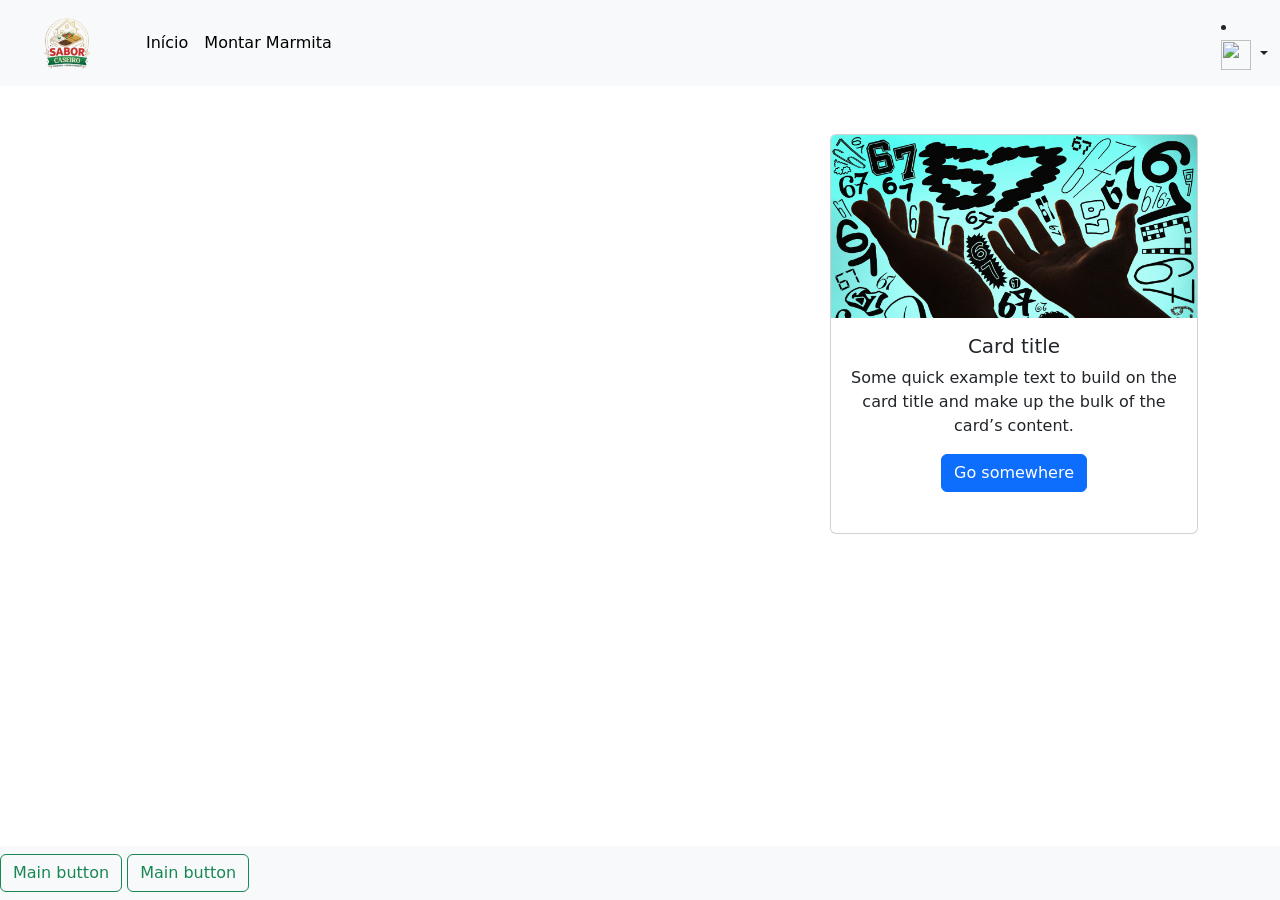
==== index.html @ b5ada2fc "asas" ====
<!doctype html>
<html lang="pt-br">
  <head>
    <meta charset="utf-8">
    <meta name="viewport" content="width=device-width, initial-scale=1">
    <title>Sabor Caseiro</title>
    <link href="https://cdn.jsdelivr.net/npm/bootstrap@5.3.3/dist/css/bootstrap.min.css" rel="stylesheet" integrity="sha384-QWTKZyjpPEjISv5WaRU9OFeRpok6YctnYmDr5pNlyT2bRjXh0JMhjY6hW+ALEwIH" crossorigin="anonymous">
  </head>
  <body>

    <nav class="navbar navbar-expand-lg bg-body-tertiary">
      <div class="container-fluid">
        <a class="navbar-brand fw-bold" href="index.html"><img src="img/logoooo.png" width="110px" height="60px"></a>
        <button class="navbar-toggler" type="button" data-bs-toggle="collapse" data-bs-target="#navbarNavDropdown" aria-controls="navbarNavDropdown" aria-expanded="false" aria-label="Toggle navigation">
          <span class="navbar-toggler-icon"></span>
        </button>
        
        <div class="collapse navbar-collapse" id="navbarNavDropdown">
          <ul class="navbar-nav me-auto">
            <li class="nav-item">
              <a class="nav-link active" aria-current="page" href="index.html">Início</a>
            </li>
            <li class="nav-item">
              <a class="nav-link active" aria-current="page" href="montarmarmita.html">Montar Marmita</a>
            </li>

          </ul>

            <li class="nav-item dropdown">
              <a class="nav-link dropdown-toggle" href="#" role="button" data-bs-toggle="dropdown" aria-expanded="false">
                
                <img src="img/six_seven" width="30px" height="30px">
              </a>
              <ul class="dropdown-menu dropdown-menu-end">
                <li><a class="dropdown-item" href="#">Pratos Feitos</a></li>
                <li><a class="dropdown-item" href="#">Sobremesas</a></li>
                <li><a class="dropdown-item" href="#">Bebidass</a></li>
              </ul>
            </li>
            </li>
          </ul>
        </div>
      </div>
    </nav>
<div class="container mt-5">
    <div class="d-flex justify-content-end">
    <div class="card text-center" style="width: 23rem; height: 25rem;">
  <img src="img/six_seven.jpg" class="card-img-top" alt="">
  <div class="card-body">
    <h5 class="card-title">Card title</h5>
    <p class="card-text">Some quick example text to build on the card title and make up the bulk of the card’s content.</p>
    <a href="#" class="btn btn-primary">Go somewhere</a>
  </div>
</div>
</div>

<nav class="navbar navbar-light bg-light fixed-bottom">
  <form class="form-inline">
    <button class="btn btn-outline-success" type="button">Main button</button>
   <button class="btn btn-outline-success" type="button">Main button</button>
  </form>
</nav>
    <srcipt src="/https://cdn.jsdelivr.net/npm/bootstrap@5.3.3/dist/js/bootstrap.bundle.min.js" integrity="sha384-YvpcrYf0tY3lHB60NNkmXc5s9fDVZLESaAA55NDzOxhy9GkcIdslK1eN7N6jIeHz" crossorigin="anonymous"></srcipt>
  </body>
</html>
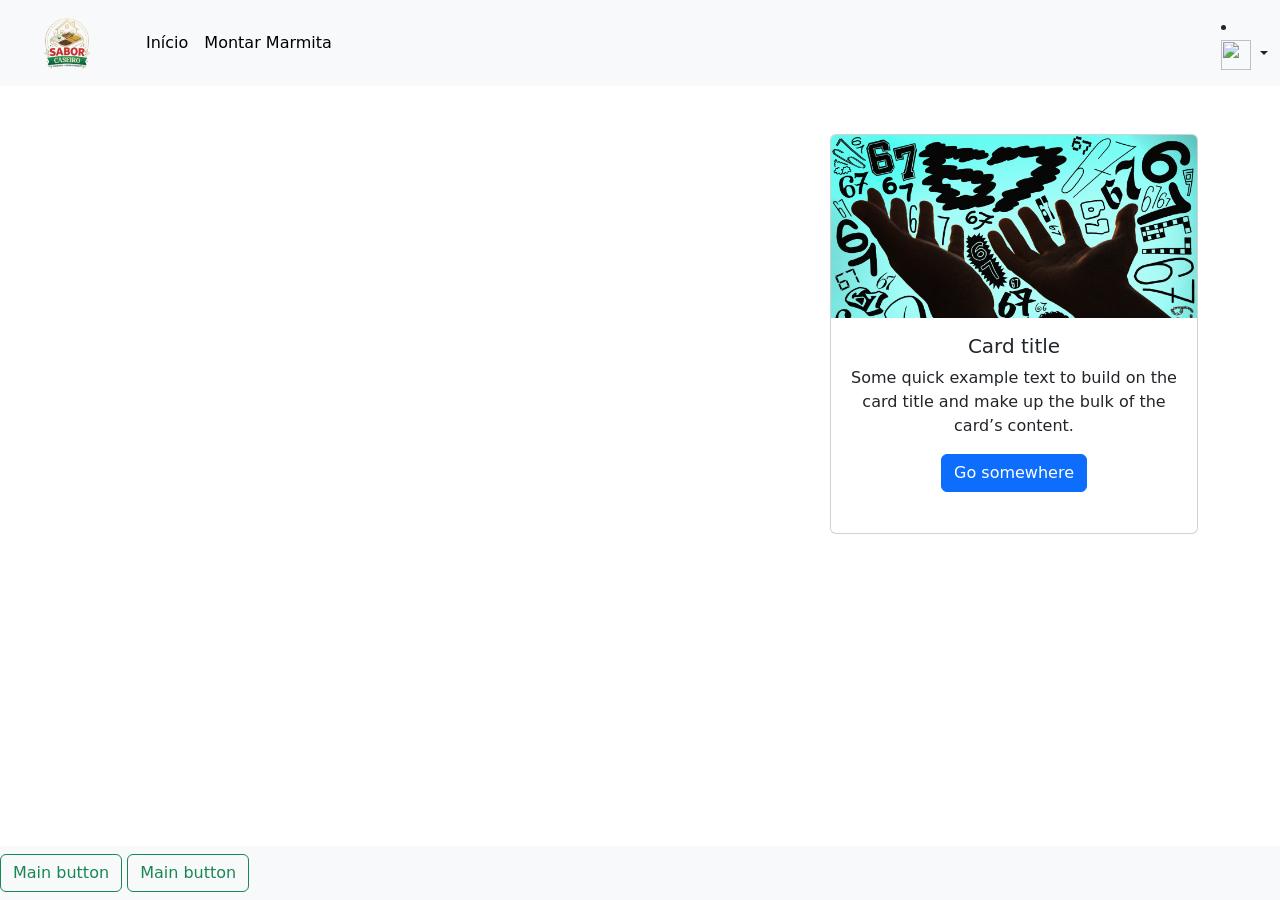
==== commit 014c14f3: "Merge branch 'main' of https://github.com/thetonho/Sabor_Caseiro" ====
--- a/index.html
+++ b/index.html
@@ -32,7 +32,7 @@
                 <img src="img/six_seven" width="30px" height="30px">
               </a>
               <ul class="dropdown-menu dropdown-menu-end">
-                <li><a class="dropdown-item" href="#">Pratos Feitos</a></li>
+                <li><a class="dropdown-item" href="#">Pratos Mudei aqui</a></li>
                 <li><a class="dropdown-item" href="#">Sobremesas</a></li>
                 <li><a class="dropdown-item" href="#">Bebidass</a></li>
               </ul>
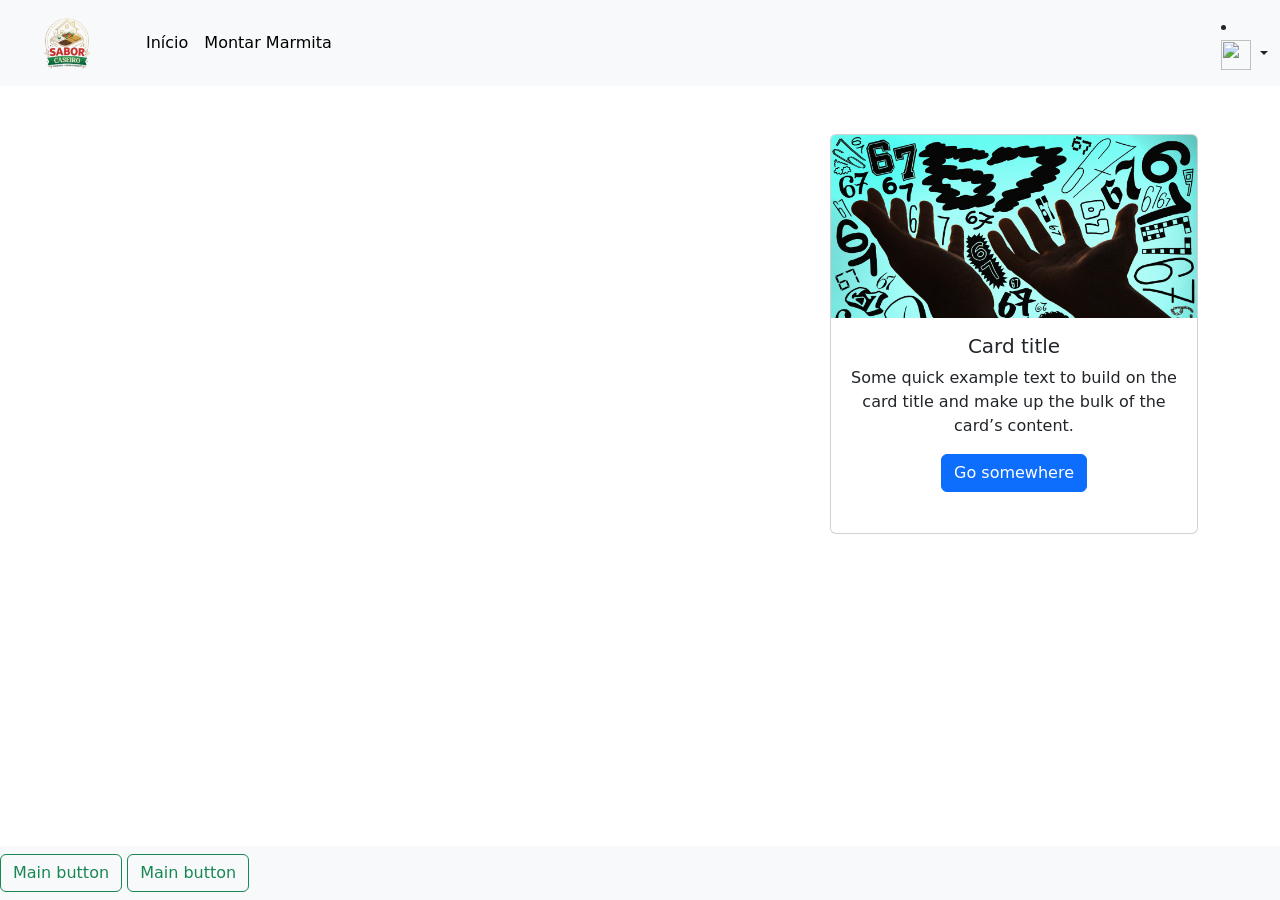
==== commit 618429bf: "aaa" ====
--- a/index.html
+++ b/index.html
@@ -32,9 +32,9 @@
                 <img src="img/six_seven" width="30px" height="30px">
               </a>
               <ul class="dropdown-menu dropdown-menu-end">
-                <li><a class="dropdown-item" href="#">Pratos Mudei aqui</a></li>
+                <li><a class="dropdown-item" href="#">Pratos Feitos</a></li>
                 <li><a class="dropdown-item" href="#">Sobremesas</a></li>
-                <li><a class="dropdown-item" href="#">Bebidass</a></li>
+                <li><a class="dropdown-item" href="#">Bebidas</a></li>
               </ul>
             </li>
             </li>
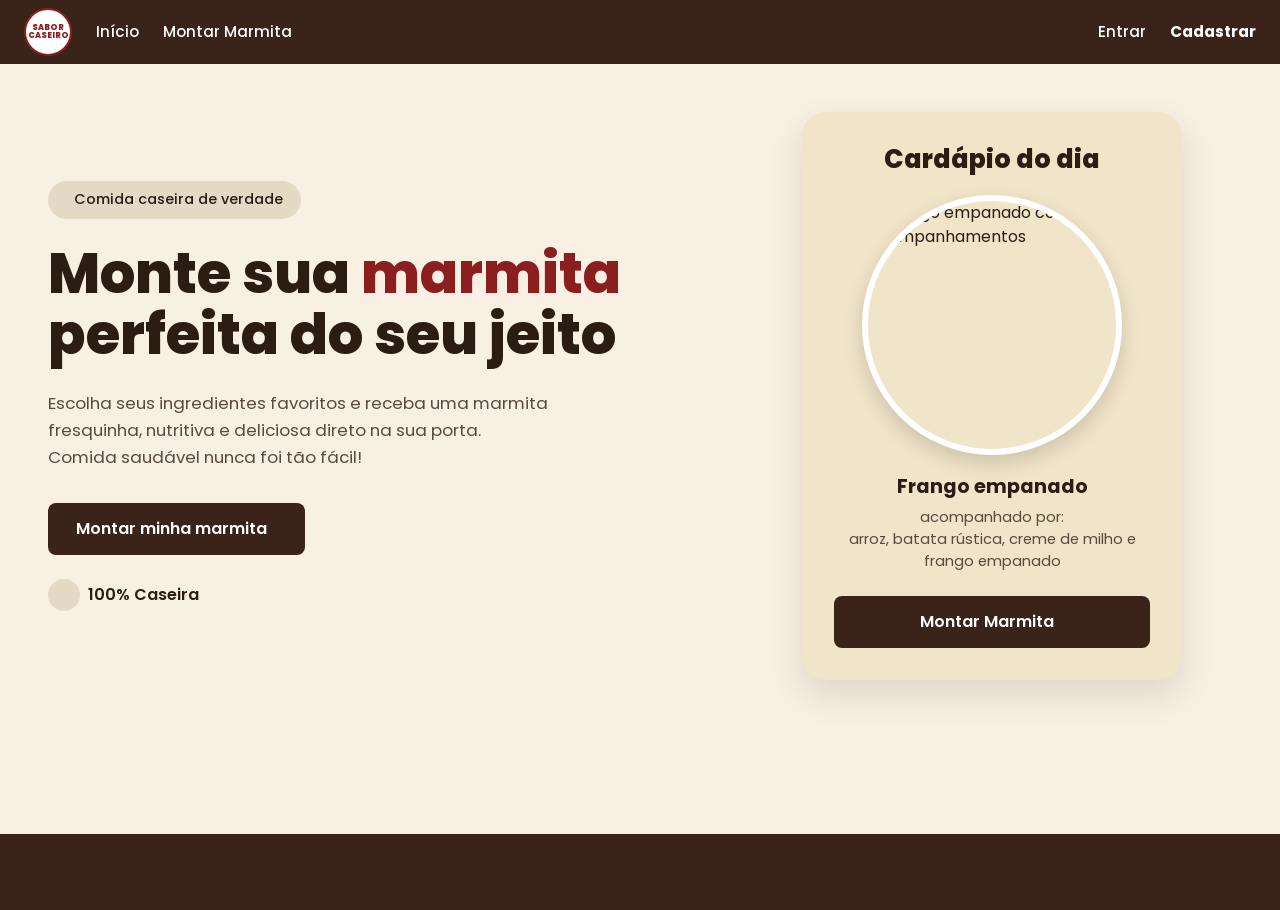
==== commit 161fe351: "aa" ====
--- a/index.html
+++ b/index.html
@@ -1,65 +1,115 @@
-<!doctype html>
-<html lang="pt-br">
-  <head>
-    <meta charset="utf-8">
-    <meta name="viewport" content="width=device-width, initial-scale=1">
-    <title>Sabor Caseiro</title>
-    <link href="https://cdn.jsdelivr.net/npm/bootstrap@5.3.3/dist/css/bootstrap.min.css" rel="stylesheet" integrity="sha384-QWTKZyjpPEjISv5WaRU9OFeRpok6YctnYmDr5pNlyT2bRjXh0JMhjY6hW+ALEwIH" crossorigin="anonymous">
-  </head>
-  <body>
+<!DOCTYPE html>
+<html lang="pt-BR">
+<head>
+<meta charset="UTF-8">
+<meta name="viewport" content="width=device-width, initial-scale=1.0">
+<title>Sabor Caseiro - Monte sua marmita</title>
 
-    <nav class="navbar navbar-expand-lg bg-body-tertiary">
-      <div class="container-fluid">
-        <a class="navbar-brand fw-bold" href="index.html"><img src="img/logoooo.png" width="110px" height="60px"></a>
-        <button class="navbar-toggler" type="button" data-bs-toggle="collapse" data-bs-target="#navbarNavDropdown" aria-controls="navbarNavDropdown" aria-expanded="false" aria-label="Toggle navigation">
-          <span class="navbar-toggler-icon"></span>
+<!-- Bootstrap CSS -->
+<link href="https://cdnjs.cloudflare.com/ajax/libs/bootstrap/5.3.3/css/bootstrap.min.css" rel="stylesheet">
+<!-- Bootstrap Icons -->
+<link href="https://cdnjs.cloudflare.com/ajax/libs/bootstrap-icons/1.11.3/font/bootstrap-icons.min.css" rel="stylesheet">
+<!-- Google Fonts -->
+<link rel="preconnect" href="https://fonts.googleapis.com">
+<link href="https://fonts.googleapis.com/css2?family=Poppins:wght@400;500;600;700;800&display=swap" rel="stylesheet">
+
+<!-- Custom CSS -->
+<link rel="stylesheet" href="style.css">
+</head>
+<body>
+
+<!-- ===== HEADER ===== -->
+<header class="site-header">
+  <div class="container-fluid px-4">
+    <div class="d-flex align-items-center justify-content-between py-2">
+
+      <!-- Logo -->
+      <div class="d-flex align-items-center gap-4">
+        <div class="logo-badge">
+          <span>SABOR<br>CASEIRO</span>
+        </div>
+        <nav class="d-none d-md-flex gap-4">
+          <a href="#" class="nav-link-custom active-link">Início</a>
+          <a href="#" class="nav-link-custom">Montar Marmita</a>
+        </nav>
+      </div>
+
+      <!-- Auth buttons -->
+      <div class="d-flex align-items-center gap-4">
+        <a href="#" class="nav-link-custom">Entrar</a>
+        <a href="#" class="nav-link-custom fw-bold">Cadastrar</a>
+      </div>
+
+    </div>
+  </div>
+</header>
+
+<!-- ===== MAIN / HERO ===== -->
+<main class="hero-section">
+  <div class="container-fluid px-4 px-lg-5 py-5">
+    <div class="row align-items-center gy-5">
+
+      <!-- Left column -->
+      <div class="col-lg-7">
+        <span class="badge-pill">
+          <i class="bi bi-leaf-fill"></i> Comida caseira de verdade
+        </span>
+
+        <h1 class="hero-title mt-4">
+          Monte sua <span class="text-accent">marmita</span><br>
+          perfeita do seu jeito
+        </h1>
+
+        <p class="hero-subtitle">
+          Escolha seus ingredientes favoritos e receba uma marmita<br class="d-none d-lg-block">
+          fresquinha, nutritiva e deliciosa direto na sua porta.<br class="d-none d-lg-block">
+          Comida saudável nunca foi tão fácil!
+        </p>
+
+        <button class="btn btn-cta mt-3">
+          Montar minha marmita <i class="bi bi-arrow-right"></i>
         </button>
-        
-        <div class="collapse navbar-collapse" id="navbarNavDropdown">
-          <ul class="navbar-nav me-auto">
-            <li class="nav-item">
-              <a class="nav-link active" aria-current="page" href="index.html">Início</a>
-            </li>
-            <li class="nav-item">
-              <a class="nav-link active" aria-current="page" href="montarmarmita.html">Montar Marmita</a>
-            </li>
 
-          </ul>
-
-            <li class="nav-item dropdown">
-              <a class="nav-link dropdown-toggle" href="#" role="button" data-bs-toggle="dropdown" aria-expanded="false">
-                
-                <img src="img/six_seven" width="30px" height="30px">
-              </a>
-              <ul class="dropdown-menu dropdown-menu-end">
-                <li><a class="dropdown-item" href="#">Pratos Feitos</a></li>
-                <li><a class="dropdown-item" href="#">Sobremesas</a></li>
-                <li><a class="dropdown-item" href="#">Bebidas</a></li>
-              </ul>
-            </li>
-            </li>
-          </ul>
+        <div class="d-flex align-items-center gap-2 mt-4">
+          <span class="mini-icon"><i class="bi bi-leaf-fill"></i></span>
+          <span class="fw-semibold">100% Caseira</span>
         </div>
       </div>
-    </nav>
-<div class="container mt-5">
-    <div class="d-flex justify-content-end">
-    <div class="card text-center" style="width: 23rem; height: 25rem;">
-  <img src="img/six_seven.jpg" class="card-img-top" alt="">
-  <div class="card-body">
-    <h5 class="card-title">Card title</h5>
-    <p class="card-text">Some quick example text to build on the card title and make up the bulk of the card’s content.</p>
-    <a href="#" class="btn btn-primary">Go somewhere</a>
+
+      <!-- Right column: Cardápio do dia card -->
+      <div class="col-lg-5">
+        <div class="menu-card mx-auto">
+          <h3 class="menu-card-title">Cardápio do dia</h3>
+
+          <div class="menu-card-img-wrap">
+            <img src="https://placehold.co/600x400/png?text=Foto+do+Prato" alt="Frango empanado com acompanhamentos" class="menu-card-img">
+          </div>
+
+          <h4 class="menu-card-dish">Frango empanado</h4>
+          <p class="menu-card-desc">
+            acompanhado por:<br>
+            arroz, batata rústica, creme de milho e frango empanado
+          </p>
+
+          <button class="btn btn-cta w-100">
+            Montar Marmita <i class="bi bi-arrow-right"></i>
+          </button>
+        </div>
+      </div>
+
+    </div>
   </div>
-</div>
-</div>
+</main>
 
-<nav class="navbar navbar-light bg-light fixed-bottom">
-  <form class="form-inline">
-    <button class="btn btn-outline-success" type="button">Main button</button>
-   <button class="btn btn-outline-success" type="button">Main button</button>
-  </form>
-</nav>
-    <srcipt src="/https://cdn.jsdelivr.net/npm/bootstrap@5.3.3/dist/js/bootstrap.bundle.min.js" integrity="sha384-YvpcrYf0tY3lHB60NNkmXc5s9fDVZLESaAA55NDzOxhy9GkcIdslK1eN7N6jIeHz" crossorigin="anonymous"></srcipt>
-  </body>
+<!-- ===== FOOTER ===== -->
+<footer class="site-footer">
+  <div class="container-fluid px-4">
+    <div class="d-flex align-items-center justify-content-between py-3">
+      <button class="footer-icon-btn"><i class="bi bi-house-fill"></i></button>
+      <button class="footer-icon-btn"><i class="bi bi-cart-fill"></i></button>
+    </div>
+  </div>
+</footer>
+
+</body>
 </html>
--- a/style.css
+++ b/style.css
@@ -0,0 +1,239 @@
+/* =========================================================
+   VARIÁVEIS DE COR / TIPOGRAFIA
+   ========================================================= */
+:root {
+  --brown-dark: #3a2419;      /* header/footer */
+  --brown-medium: #5c3d2e;    /* botões */
+  --cream-bg: #f7f0e3;        /* fundo da página */
+  --cream-card: #f0e4c9;      /* fundo do card cardápio */
+  --pill-bg: #e4d9c4;         /* fundo do selo "Comida caseira" */
+  --accent-red: #8b1e1e;      /* palavra "marmita" */
+  --text-dark: #2b1d14;
+  --text-muted: #5a4a3d;
+  --white: #ffffff;
+}
+
+* {
+  font-family: 'Poppins', sans-serif;
+}
+
+body {
+  background-color: var(--cream-bg);
+  color: var(--text-dark);
+}
+
+/* =========================================================
+   BACKGROUND DECORATIVO (ícones de talheres/potes)
+   -> Deixei separado para você inserir sua imagem de fundo.
+   Basta trocar background-image por: url('sua-imagem.png');
+   ========================================================= */
+.hero-section {
+  min-height: calc(100vh - 130px);
+  background-color: var(--cream-bg);
+  background-image: none; /* <-- coloque aqui a imagem de fundo (ex: url('bg-pattern.png')) */
+  background-repeat: repeat;
+  background-size: 400px;
+  background-position: center;
+}
+
+/* =========================================================
+   HEADER
+   ========================================================= */
+.site-header {
+  background-color: var(--brown-dark);
+}
+
+.logo-badge {
+  width: 48px;
+  height: 48px;
+  border-radius: 50%;
+  background-color: var(--white);
+  color: var(--accent-red);
+  display: flex;
+  align-items: center;
+  justify-content: center;
+  text-align: center;
+  font-size: 8px;
+  font-weight: 800;
+  line-height: 1;
+  border: 2px solid var(--accent-red);
+}
+
+.nav-link-custom {
+  color: var(--white);
+  text-decoration: none;
+  font-size: 0.95rem;
+  font-weight: 500;
+  transition: opacity 0.2s ease;
+}
+
+.nav-link-custom:hover {
+  opacity: 0.8;
+  color: var(--white);
+}
+
+/* =========================================================
+   HERO / CONTEÚDO PRINCIPAL
+   ========================================================= */
+.badge-pill {
+  display: inline-flex;
+  align-items: center;
+  gap: 8px;
+  background-color: var(--pill-bg);
+  color: var(--text-dark);
+  padding: 8px 18px;
+  border-radius: 30px;
+  font-size: 0.9rem;
+  font-weight: 500;
+}
+
+.hero-title {
+  font-size: 3.5rem;
+  font-weight: 800;
+  line-height: 1.1;
+  color: var(--text-dark);
+}
+
+.text-accent {
+  color: var(--accent-red);
+}
+
+.hero-subtitle {
+  font-size: 1.05rem;
+  color: var(--text-muted);
+  margin-top: 1.5rem;
+  max-width: 550px;
+  line-height: 1.6;
+}
+
+.btn-cta {
+  background-color: var(--brown-dark);
+  color: var(--white);
+  border: none;
+  padding: 14px 28px;
+  border-radius: 8px;
+  font-weight: 600;
+  font-size: 1rem;
+  display: inline-flex;
+  align-items: center;
+  justify-content: center;
+  gap: 10px;
+  transition: background-color 0.2s ease, transform 0.2s ease;
+}
+
+.btn-cta:hover {
+  background-color: var(--brown-medium);
+  color: var(--white);
+  transform: translateY(-1px);
+}
+
+.mini-icon {
+  width: 32px;
+  height: 32px;
+  border-radius: 50%;
+  background-color: var(--pill-bg);
+  display: inline-flex;
+  align-items: center;
+  justify-content: center;
+  color: var(--text-dark);
+  font-size: 0.85rem;
+}
+
+/* =========================================================
+   CARD "CARDÁPIO DO DIA"
+   ========================================================= */
+.menu-card {
+  background-color: var(--cream-card);
+  border-radius: 24px;
+  padding: 32px;
+  max-width: 380px;
+  box-shadow: 0 15px 35px rgba(58, 36, 25, 0.12);
+}
+
+.menu-card-title {
+  text-align: center;
+  font-weight: 800;
+  font-size: 1.6rem;
+  color: var(--text-dark);
+  margin-bottom: 1.25rem;
+}
+
+.menu-card-img-wrap {
+  border-radius: 50%;
+  overflow: hidden;
+  width: 260px;
+  height: 260px;
+  margin: 0 auto 1.25rem;
+  border: 6px solid var(--white);
+  box-shadow: 0 8px 20px rgba(0,0,0,0.15);
+}
+
+.menu-card-img {
+  width: 100%;
+  height: 100%;
+  object-fit: cover;
+}
+
+.menu-card-dish {
+  text-align: center;
+  font-weight: 700;
+  font-size: 1.2rem;
+  color: var(--text-dark);
+  margin-bottom: 0.5rem;
+}
+
+.menu-card-desc {
+  text-align: center;
+  font-size: 0.92rem;
+  color: var(--text-muted);
+  margin-bottom: 1.5rem;
+  line-height: 1.5;
+}
+
+/* =========================================================
+   FOOTER
+   ========================================================= */
+.site-footer {
+  background-color: var(--brown-dark);
+}
+
+.footer-icon-btn {
+  background-color: transparent;
+  border: none;
+  color: var(--cream-bg);
+  font-size: 1.3rem;
+  width: 44px;
+  height: 44px;
+  border-radius: 10px;
+  display: flex;
+  align-items: center;
+  justify-content: center;
+  transition: background-color 0.2s ease;
+}
+
+.footer-icon-btn:hover {
+  background-color: rgba(255,255,255,0.1);
+  color: var(--white);
+}
+
+/* =========================================================
+   RESPONSIVO
+   ========================================================= */
+@media (max-width: 991.98px) {
+  .hero-title {
+    font-size: 2.4rem;
+  }
+  .menu-card {
+    max-width: 100%;
+  }
+}
+
+@media (max-width: 575.98px) {
+  .hero-title {
+    font-size: 1.9rem;
+  }
+  .menu-card-img-wrap {
+    width: 200px;
+    height: 200px;
+  }
+}
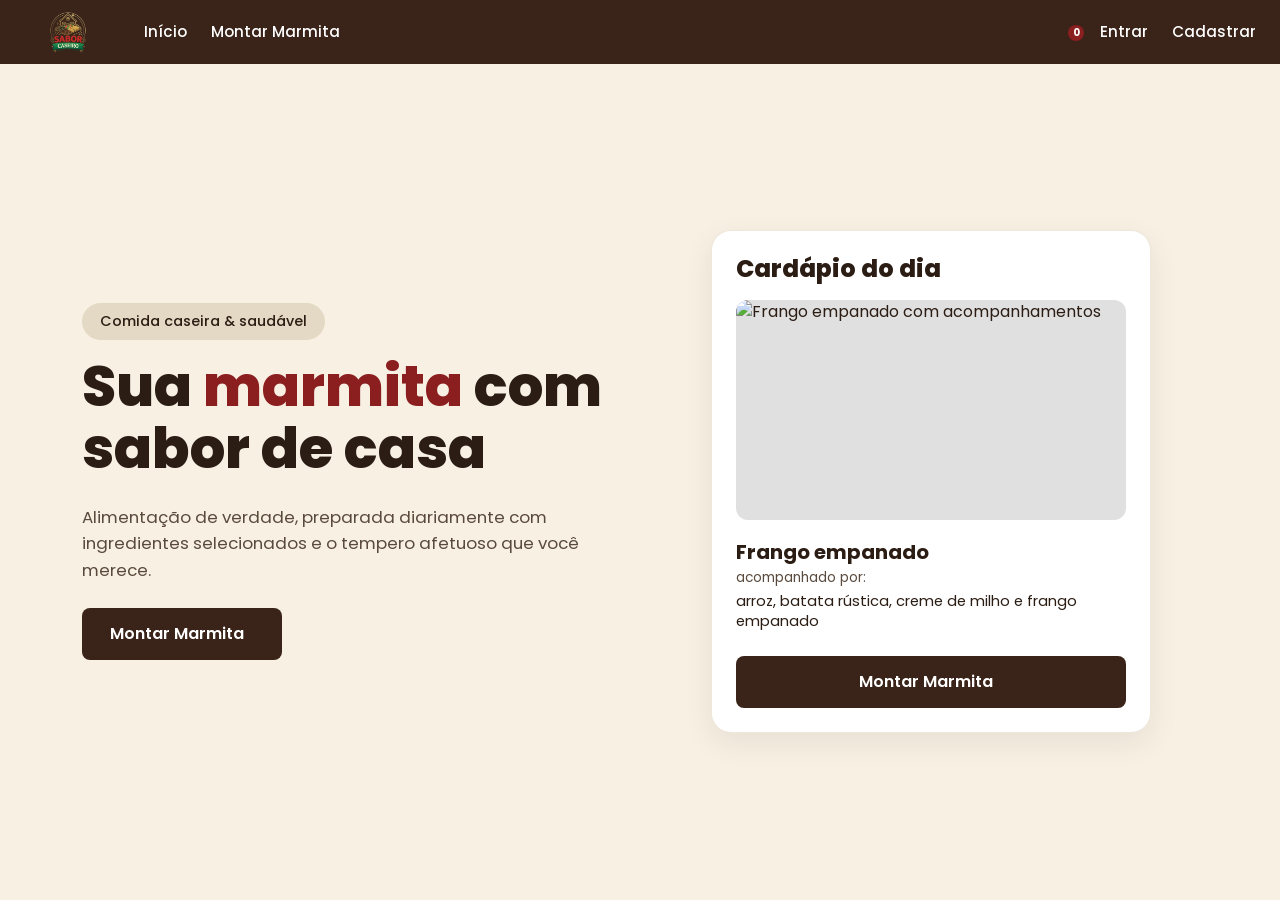
==== commit e3d2d653: "pequenas mudanças" ====
--- a/index.html
+++ b/index.html
@@ -1,115 +1,101 @@
 <!DOCTYPE html>
 <html lang="pt-BR">
 <head>
-<meta charset="UTF-8">
-<meta name="viewport" content="width=device-width, initial-scale=1.0">
-<title>Sabor Caseiro - Monte sua marmita</title>
+  <meta charset="UTF-8">
+  <meta name="viewport" content="width=device-width, initial-scale=1.0">
+  <title>Sabor Caseiro - Início</title>
 
-<!-- Bootstrap CSS -->
-<link href="https://cdnjs.cloudflare.com/ajax/libs/bootstrap/5.3.3/css/bootstrap.min.css" rel="stylesheet">
-<!-- Bootstrap Icons -->
-<link href="https://cdnjs.cloudflare.com/ajax/libs/bootstrap-icons/1.11.3/font/bootstrap-icons.min.css" rel="stylesheet">
-<!-- Google Fonts -->
-<link rel="preconnect" href="https://fonts.googleapis.com">
-<link href="https://fonts.googleapis.com/css2?family=Poppins:wght@400;500;600;700;800&display=swap" rel="stylesheet">
+  <!-- Bootstrap CSS -->
+  <link href="https://cdnjs.cloudflare.com/ajax/libs/bootstrap/5.3.3/css/bootstrap.min.css" rel="stylesheet">
+  <!-- Bootstrap Icons -->
+  <link href="https://cdnjs.cloudflare.com/ajax/libs/bootstrap-icons/1.11.3/font/bootstrap-icons.min.css" rel="stylesheet">
+  <!-- Google Fonts -->
+  <link rel="preconnect" href="https://fonts.googleapis.com">
+  <link href="https://fonts.googleapis.com/css2?family=Poppins:wght@400;500;600;700;800&display=swap" rel="stylesheet">
 
-<!-- Custom CSS -->
-<link rel="stylesheet" href="style.css">
+  <!-- Estilos Customizados -->
+  <link rel="stylesheet" href="style.css">
 </head>
 <body>
 
-<!-- ===== HEADER ===== -->
-<header class="site-header">
-  <div class="container-fluid px-4">
-    <div class="d-flex align-items-center justify-content-between py-2">
+  <!-- ===== HEADER ===== -->
+  <header class="site-header">
+    <div class="container-fluid px-4">
+      <div class="d-flex align-items-center justify-content-between py-2">
 
-      <!-- Logo -->
-      <div class="d-flex align-items-center gap-4">
-        <div class="logo-badge">
-          <span>SABOR<br>CASEIRO</span>
+        <!-- Logo e Navegação -->
+        <div class="d-flex align-items-center gap-4">
+          <a href="index.html" class="navbar-brand me-2">
+            <img src="./img/logoooo.png" alt="Sabor Caseiro" class="logo-img">
+          </a>
+          <nav class="d-none d-md-flex gap-4">
+            <a href="index.html" class="nav-link-custom">Início</a>
+            <a href="montarmarmita.html" class="nav-link-custom">Montar Marmita</a>
+          </nav>
         </div>
-        <nav class="d-none d-md-flex gap-4">
-          <a href="#" class="nav-link-custom active-link">Início</a>
-          <a href="#" class="nav-link-custom">Montar Marmita</a>
-        </nav>
+
+        <!-- Carrinho e Autenticação -->
+        <div class="d-flex align-items-center gap-4">
+          <button class="cart-btn" type="button" aria-label="Carrinho">
+            <i class="bi bi-cart-fill"></i>
+            <span class="cart-badge">0</span>
+          </button>
+          <a href="login.html" class="nav-link-custom">Entrar</a>
+          <a href="cadastro.html" class="nav-link-custom">Cadastrar</a>
+        </div>
+
       </div>
+    </div>
+  </header>
 
-      <!-- Auth buttons -->
-      <div class="d-flex align-items-center gap-4">
-        <a href="#" class="nav-link-custom">Entrar</a>
-        <a href="#" class="nav-link-custom fw-bold">Cadastrar</a>
+  <!-- ===== CONTEÚDO PRINCIPAL (HERO) ===== -->
+  <main class="hero-section d-flex align-items-center py-5">
+    <div class="container">
+      <div class="row align-items-center g-5">
+        
+        <!-- Lado Esquerdo: Texto Hero -->
+        <div class="col-lg-6">
+        <div class="badge-pill mb-3">
+            Comida caseira & saudável
+        </div>
+          <h1 class="hero-title">
+            Sua <span class="text-accent">marmita</span> com sabor de casa
+          </h1>
+          <p class="hero-subtitle">
+            Alimentação de verdade, preparada diariamente com ingredientes selecionados e o tempero afetuoso que você merece.
+          </p>
+          <div class="mt-4">
+            <a href="montarmarmita.html" class="btn btn-cta">
+              Montar Marmita <i class="bi bi-arrow-right"></i>
+            </a>
+          </div>
+        </div>
+
+        <!-- Lado Direito: Card "Cardápio do Dia" -->
+        <div class="col-lg-6 d-flex justify-content-center">
+          <div class="menu-card">
+            <h2 class="menu-card-title">Cardápio do dia</h2>
+            
+            <div class="menu-card-img-wrap">
+              <img src="https://placehold.co/600x400/png?text=Foto+do+Prato" alt="Frango empanado com acompanhamentos" class="menu-card-img">
+            </div>
+
+            <div class="menu-card-content">
+              <h3 class="menu-card-dish">Frango empanado</h3>
+              <p class="menu-card-subtitle">acompanhado por:</p>
+              <p class="menu-card-desc">arroz, batata rústica, creme de milho e frango empanado</p>
+              
+              <a href="montarmarmita.html" class="btn btn-cta w-100">
+                Montar Marmita <i class="bi bi-arrow-right"></i>
+              </a>
+            </div>
+          </div>
+        </div>
+
       </div>
+    </div>
+  </main>
 
-    </div>
-  </div>
-</header>
-
-<!-- ===== MAIN / HERO ===== -->
-<main class="hero-section">
-  <div class="container-fluid px-4 px-lg-5 py-5">
-    <div class="row align-items-center gy-5">
-
-      <!-- Left column -->
-      <div class="col-lg-7">
-        <span class="badge-pill">
-          <i class="bi bi-leaf-fill"></i> Comida caseira de verdade
-        </span>
-
-        <h1 class="hero-title mt-4">
-          Monte sua <span class="text-accent">marmita</span><br>
-          perfeita do seu jeito
-        </h1>
-
-        <p class="hero-subtitle">
-          Escolha seus ingredientes favoritos e receba uma marmita<br class="d-none d-lg-block">
-          fresquinha, nutritiva e deliciosa direto na sua porta.<br class="d-none d-lg-block">
-          Comida saudável nunca foi tão fácil!
-        </p>
-
-        <button class="btn btn-cta mt-3">
-          Montar minha marmita <i class="bi bi-arrow-right"></i>
-        </button>
-
-        <div class="d-flex align-items-center gap-2 mt-4">
-          <span class="mini-icon"><i class="bi bi-leaf-fill"></i></span>
-          <span class="fw-semibold">100% Caseira</span>
-        </div>
-      </div>
-
-      <!-- Right column: Cardápio do dia card -->
-      <div class="col-lg-5">
-        <div class="menu-card mx-auto">
-          <h3 class="menu-card-title">Cardápio do dia</h3>
-
-          <div class="menu-card-img-wrap">
-            <img src="https://placehold.co/600x400/png?text=Foto+do+Prato" alt="Frango empanado com acompanhamentos" class="menu-card-img">
-          </div>
-
-          <h4 class="menu-card-dish">Frango empanado</h4>
-          <p class="menu-card-desc">
-            acompanhado por:<br>
-            arroz, batata rústica, creme de milho e frango empanado
-          </p>
-
-          <button class="btn btn-cta w-100">
-            Montar Marmita <i class="bi bi-arrow-right"></i>
-          </button>
-        </div>
-      </div>
-
-    </div>
-  </div>
-</main>
-
-<!-- ===== FOOTER ===== -->
-<footer class="site-footer">
-  <div class="container-fluid px-4">
-    <div class="d-flex align-items-center justify-content-between py-3">
-      <button class="footer-icon-btn"><i class="bi bi-house-fill"></i></button>
-      <button class="footer-icon-btn"><i class="bi bi-cart-fill"></i></button>
-    </div>
-  </div>
-</footer>
-
+  <script src="script.js"></script>
 </body>
 </html>
--- a/style.css
+++ b/style.css
@@ -3,7 +3,7 @@
    ========================================================= */
 :root {
   --brown-dark: #3a2419;      /* header/footer */
-  --brown-medium: #5c3d2e;    /* botões */
+  --brown-medium: #5c3d2e;    /* botões hover */
   --cream-bg: #f7f0e3;        /* fundo da página */
   --cream-card: #f0e4c9;      /* fundo do card cardápio */
   --pill-bg: #e4d9c4;         /* fundo do selo "Comida caseira" */
@@ -15,6 +15,7 @@
 
 * {
   font-family: 'Poppins', sans-serif;
+  box-sizing: border-box;
 }
 
 body {
@@ -23,40 +24,21 @@
 }
 
 /* =========================================================
-   BACKGROUND DECORATIVO (ícones de talheres/potes)
-   -> Deixei separado para você inserir sua imagem de fundo.
-   Basta trocar background-image por: url('sua-imagem.png');
-   ========================================================= */
-.hero-section {
-  min-height: calc(100vh - 130px);
-  background-color: var(--cream-bg);
-  background-image: none; /* <-- coloque aqui a imagem de fundo (ex: url('bg-pattern.png')) */
-  background-repeat: repeat;
-  background-size: 400px;
-  background-position: center;
-}
-
-/* =========================================================
-   HEADER
+   HEADER & LOGO
    ========================================================= */
 .site-header {
   background-color: var(--brown-dark);
 }
 
-.logo-badge {
-  width: 48px;
+.logo-img {
   height: 48px;
-  border-radius: 50%;
-  background-color: var(--white);
-  color: var(--accent-red);
-  display: flex;
-  align-items: center;
-  justify-content: center;
-  text-align: center;
-  font-size: 8px;
-  font-weight: 800;
-  line-height: 1;
-  border: 2px solid var(--accent-red);
+  width: auto;
+  object-fit: contain;
+  transition: transform 0.2s ease;
+}
+
+.logo-img:hover {
+  transform: scale(1.03);
 }
 
 .nav-link-custom {
@@ -65,6 +47,7 @@
   font-size: 0.95rem;
   font-weight: 500;
   transition: opacity 0.2s ease;
+  display: inline-block;
 }
 
 .nav-link-custom:hover {
@@ -72,9 +55,42 @@
   color: var(--white);
 }
 
+/* Carrinho no Header */
+.cart-btn {
+  position: relative;
+  background: transparent;
+  border: none;
+  color: var(--white);
+  font-size: 1.15rem;
+  display: flex;
+  align-items: center;
+  justify-content: center;
+}
+
+.cart-badge {
+  position: absolute;
+  top: -6px;
+  right: -8px;
+  background-color: var(--accent-red);
+  color: var(--white);
+  font-size: 0.65rem;
+  font-weight: 700;
+  width: 16px;
+  height: 16px;
+  border-radius: 50%;
+  display: flex;
+  align-items: center;
+  justify-content: center;
+}
+
 /* =========================================================
    HERO / CONTEÚDO PRINCIPAL
    ========================================================= */
+.hero-section {
+  min-height: calc(100vh - 65px);
+  background-color: var(--cream-bg);
+}
+
 .badge-pill {
   display: inline-flex;
   align-items: center;
@@ -118,102 +134,196 @@
   align-items: center;
   justify-content: center;
   gap: 10px;
-  transition: background-color 0.2s ease, transform 0.2s ease;
+  cursor: pointer;
+  transition: background-color 0.2s ease, transform 0.2s ease, box-shadow 0.2s ease;
+  text-decoration: none;
 }
 
 .btn-cta:hover {
   background-color: var(--brown-medium);
   color: var(--white);
-  transform: translateY(-1px);
-}
-
-.mini-icon {
-  width: 32px;
-  height: 32px;
-  border-radius: 50%;
-  background-color: var(--pill-bg);
-  display: inline-flex;
-  align-items: center;
-  justify-content: center;
-  color: var(--text-dark);
-  font-size: 0.85rem;
+  transform: translateY(-2px);
+  box-shadow: 0 6px 16px rgba(58, 36, 25, 0.2);
 }
 
 /* =========================================================
    CARD "CARDÁPIO DO DIA"
    ========================================================= */
 .menu-card {
-  background-color: var(--cream-card);
-  border-radius: 24px;
-  padding: 32px;
-  max-width: 380px;
-  box-shadow: 0 15px 35px rgba(58, 36, 25, 0.12);
+  background-color: var(--white);
+  border-radius: 20px;
+  padding: 24px;
+  width: 100%;
+  max-width: 440px;
+  box-shadow: 0 10px 30px rgba(58, 36, 25, 0.08);
+  border: 1px solid rgba(221, 208, 186, 0.5);
+  transition: transform 0.3s ease, box-shadow 0.3s ease;
+}
+
+.menu-card:hover {
+  transform: translateY(-4px);
+  box-shadow: 0 16px 36px rgba(58, 36, 25, 0.12);
 }
 
 .menu-card-title {
-  text-align: center;
   font-weight: 800;
-  font-size: 1.6rem;
-  color: var(--text-dark);
+  font-size: 1.5rem;
+  color: var(--text-dark);
+  margin-bottom: 1rem;
+}
+
+.menu-card-img-wrap {
+  border-radius: 12px;
+  overflow: hidden;
+  width: 100%;
+  height: 220px;
   margin-bottom: 1.25rem;
-}
-
-.menu-card-img-wrap {
-  border-radius: 50%;
-  overflow: hidden;
-  width: 260px;
-  height: 260px;
-  margin: 0 auto 1.25rem;
-  border: 6px solid var(--white);
-  box-shadow: 0 8px 20px rgba(0,0,0,0.15);
+  background-color: #e0e0e0;
 }
 
 .menu-card-img {
   width: 100%;
   height: 100%;
   object-fit: cover;
+  display: block;
 }
 
 .menu-card-dish {
+  font-weight: 700;
+  font-size: 1.25rem;
+  color: var(--text-dark);
+  margin-bottom: 0.25rem;
+}
+
+.menu-card-subtitle {
+  font-size: 0.85rem;
+  color: var(--text-muted);
+  margin-bottom: 0.15rem;
+}
+
+.menu-card-desc {
+  font-size: 0.92rem;
+  color: var(--text-dark);
+  margin-bottom: 1.5rem;
+  line-height: 1.4;
+}
+
+/* =========================================================
+   LAYOUT DE CADASTRO (CENTRALIZADO)
+   ========================================================= */
+.signup-wrap {
+  min-height: calc(100vh - 65px);
+  background-color: var(--cream-bg);
+}
+
+.signup-form-inner {
+  width: 100%;
+  max-width: 480px;
+  padding: 40px;
+  background-color: var(--white);
+  border-radius: 24px;
+  box-shadow: 0 15px 35px rgba(58, 36, 25, 0.08);
+}
+
+.logo-img-card {
+  height: 38px;
+  width: auto;
+  object-fit: contain;
+  display: block;
+}
+
+.brand-name {
+  font-weight: 800;
+  color: var(--text-dark);
+}
+
+.signup-title {
+  font-weight: 800;
+  font-size: 1.8rem;
+  color: var(--text-dark);
+}
+
+.signup-subtitle {
+  color: var(--text-muted);
+  font-size: 0.95rem;
+}
+
+/* =========================================================
+   CAMPOS DO FORMULÁRIO
+   ========================================================= */
+.form-label-custom {
+  font-weight: 600;
+  font-size: 0.88rem;
+  color: var(--text-dark);
+  margin-bottom: 0.4rem;
+  display: block;
+}
+
+.form-control-custom {
+  border: 1px solid #ddd0ba;
+  border-radius: 8px;
+  padding: 10px 14px;
+  font-size: 0.95rem;
+  background-color: var(--white);
+  width: 100%;
+}
+
+.form-control-custom:focus {
+  border-color: var(--brown-medium);
+  box-shadow: 0 0 0 3px rgba(92, 61, 46, 0.15);
+}
+
+.password-wrap {
+  position: relative;
+  width: 100%;
+}
+
+.password-wrap .form-control-custom {
+  padding-right: 40px;
+}
+
+.password-toggle {
+  position: absolute;
+  top: 50%;
+  right: 12px;
+  transform: translateY(-50%);
+  color: var(--text-muted);
+  cursor: pointer;
+  font-size: 1rem;
+  z-index: 5;
+}
+
+.login-link {
   text-align: center;
-  font-weight: 700;
-  font-size: 1.2rem;
-  color: var(--text-dark);
-  margin-bottom: 0.5rem;
-}
-
-.menu-card-desc {
-  text-align: center;
-  font-size: 0.92rem;
-  color: var(--text-muted);
-  margin-bottom: 1.5rem;
-  line-height: 1.5;
-}
-
-/* =========================================================
-   FOOTER
-   ========================================================= */
-.site-footer {
-  background-color: var(--brown-dark);
-}
-
-.footer-icon-btn {
-  background-color: transparent;
-  border: none;
-  color: var(--cream-bg);
-  font-size: 1.3rem;
-  width: 44px;
-  height: 44px;
-  border-radius: 10px;
-  display: flex;
-  align-items: center;
-  justify-content: center;
-  transition: background-color 0.2s ease;
-}
-
-.footer-icon-btn:hover {
-  background-color: rgba(255,255,255,0.1);
-  color: var(--white);
+  font-size: 0.88rem;
+  color: var(--text-muted);
+  margin-top: 1rem;
+  margin-bottom: 0;
+}
+
+.login-link a {
+  color: var(--text-dark);
+  font-weight: 600;
+  text-decoration: underline;
+}
+
+/* =========================================================
+   ANIMAÇÃO DE ENTRADA / TROCA DE PÁGINA (FADE + SLIDE)
+   ========================================================= */
+@keyframes fadeInUp {
+  from {
+    opacity: 0;
+    transform: translateY(12px);
+  }
+  to {
+    opacity: 1;
+    transform: translateY(0);
+  }
+}
+
+.signup-form-inner,
+.hero-section .container {
+  animation: fadeInUp 0.4s cubic-bezier(0.16, 1, 0.3, 1) forwards;
 }
 
 /* =========================================================
@@ -221,10 +331,7 @@
    ========================================================= */
 @media (max-width: 991.98px) {
   .hero-title {
-    font-size: 2.4rem;
-  }
-  .menu-card {
-    max-width: 100%;
+    font-size: 2.5rem;
   }
 }
 
@@ -232,8 +339,12 @@
   .hero-title {
     font-size: 1.9rem;
   }
-  .menu-card-img-wrap {
-    width: 200px;
-    height: 200px;
+  .logo-img {
+    height: 38px;
+  }
+  .signup-form-inner {
+    padding: 28px 20px;
+    border-radius: 16px;
+    margin: 0 12px;
   }
 }
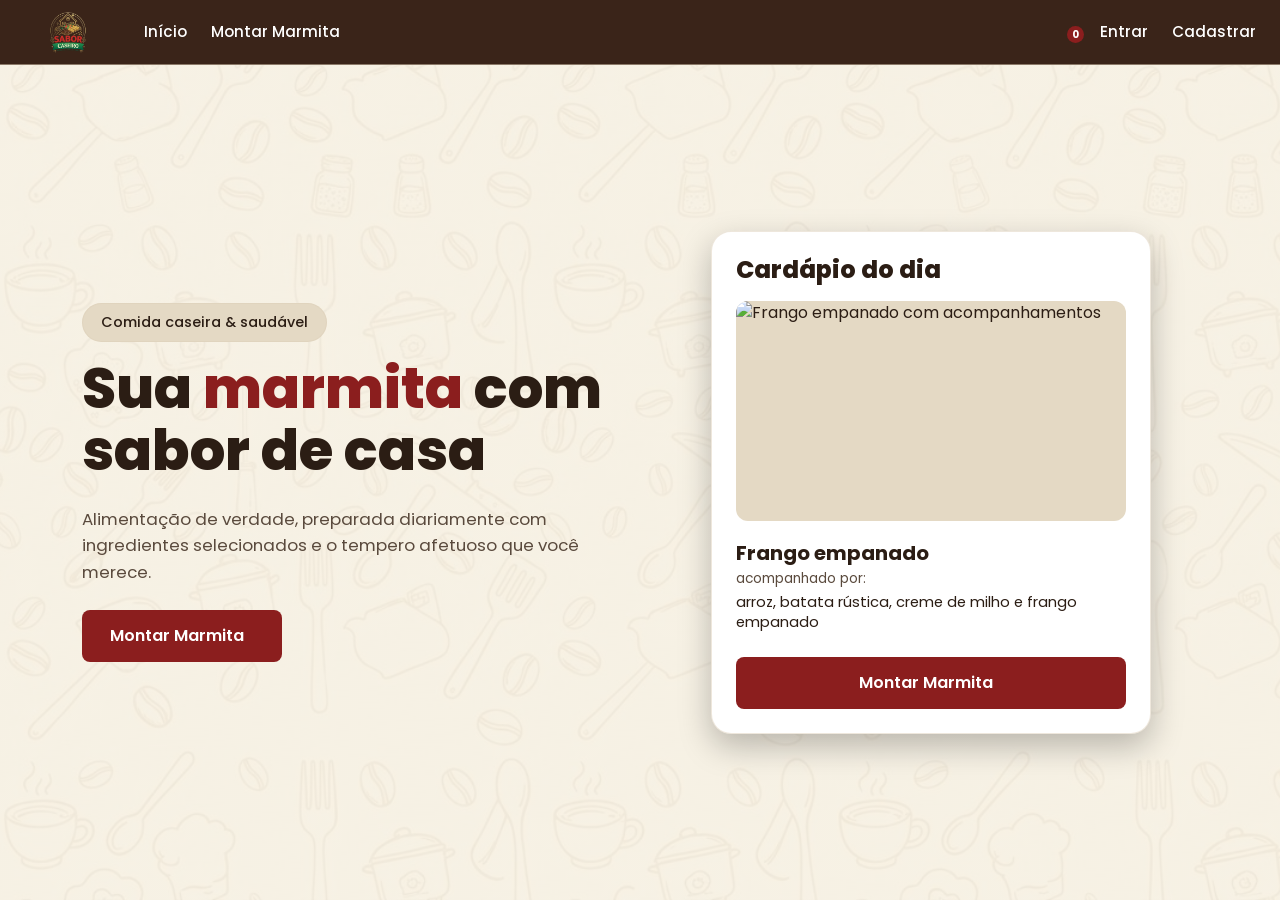
==== commit d5899b23: "alterações de hj rsrsrs" ====
--- a/index.html
+++ b/index.html
@@ -34,12 +34,20 @@
           </nav>
         </div>
 
-        <!-- Carrinho e Autenticação -->
-        <div class="d-flex align-items-center gap-4">
-          <button class="cart-btn" type="button" aria-label="Carrinho">
+        <!-- Tema, Carrinho e Autenticação -->
+        <div class="d-flex align-items-center gap-3 gap-md-4">
+          
+          <!-- Botão de Alternar Tema -->
+          <button id="theme-toggle" class="theme-toggle-btn" type="button" aria-label="Alternar tema">
+            <i class="bi bi-moon-stars-fill"></i>
+          </button>
+
+          <!-- Carrinho -->
+          <a href="carrinho.html" class="cart-btn" aria-label="Carrinho">
             <i class="bi bi-cart-fill"></i>
             <span class="cart-badge">0</span>
-          </button>
+          </a>
+
           <a href="login.html" class="nav-link-custom">Entrar</a>
           <a href="cadastro.html" class="nav-link-custom">Cadastrar</a>
         </div>
@@ -55,9 +63,9 @@
         
         <!-- Lado Esquerdo: Texto Hero -->
         <div class="col-lg-6">
-        <div class="badge-pill mb-3">
+          <div class="badge-pill mb-3">
             Comida caseira & saudável
-        </div>
+          </div>
           <h1 class="hero-title">
             Sua <span class="text-accent">marmita</span> com sabor de casa
           </h1>
@@ -96,6 +104,9 @@
     </div>
   </main>
 
+  <!-- Bootstrap JS -->
+  <script src="https://cdnjs.cloudflare.com/ajax/libs/bootstrap/5.3.3/js/bootstrap.bundle.min.js"></script>
+  <!-- JavaScript Customizado -->
   <script src="script.js"></script>
 </body>
 </html>
--- a/style.css
+++ b/style.css
@@ -1,16 +1,40 @@
 /* =========================================================
-   VARIÁVEIS DE COR / TIPOGRAFIA
+   VARIÁVEIS DE COR / TIPOGRAFIA (TEMA CLARO E ESCURO VÍVIDO)
    ========================================================= */
 :root {
-  --brown-dark: #3a2419;      /* header/footer */
-  --brown-medium: #5c3d2e;    /* botões hover */
-  --cream-bg: #f7f0e3;        /* fundo da página */
-  --cream-card: #f0e4c9;      /* fundo do card cardápio */
-  --pill-bg: #e4d9c4;         /* fundo do selo "Comida caseira" */
-  --accent-red: #8b1e1e;      /* palavra "marmita" */
+  /* Tema Claro (Padrão) */
+  --brown-dark: #3a2419;
+  --brown-medium: #5c3d2e;
+  --cream-bg: #f7f0e3;
+  --overlay-bg: rgba(247, 240, 227, 0.75);
+  --cream-card: #f0e4c9;
+  --pill-bg: #e4d9c4;
+  --accent-red: #8b1e1e;
   --text-dark: #2b1d14;
   --text-muted: #5a4a3d;
   --white: #ffffff;
+  --card-bg: #ffffff;
+  --border-color: rgba(221, 208, 186, 0.5);
+  --input-bg: #ffffff;
+  --input-border: #ddd0ba;
+}
+
+[data-theme="dark"] {
+  /* Tema Escuro - Otimizado e com Alto Contraste */
+  --brown-dark: #1b120c;
+  --brown-medium: #6b4331;
+  --cream-bg: #12100e;
+  --overlay-bg: rgba(15, 12, 10, 0.92);      /* Escurece a imagem de fundo com elegância */
+  --cream-card: #281f19;
+  --pill-bg: #2e231c;
+  --accent-red: #e05244;                       /* Vermelho vibrante/terracota de destaque */
+  --text-dark: #f9f3ea;                        /* Texto principal super claro e legível */
+  --text-muted: #d1bead;                      /* Subtítulos bem visíveis */
+  --white: #ffffff;
+  --card-bg: #1e1814;                          /* Fundo dos cards bem definido */
+  --border-color: rgba(184, 134, 98, 0.25);   /* Bordas elegantes em tom bronze */
+  --input-bg: #27201b;
+  --input-border: #4d3a2d;
 }
 
 * {
@@ -18,9 +42,19 @@
   box-sizing: border-box;
 }
 
+/* Background aplicado globalmente */
 body {
+  margin: 0;
+  padding: 0;
+  min-height: 100vh;
+  color: var(--text-dark);
+  background-image: linear-gradient(var(--overlay-bg), var(--overlay-bg)), url('./img/background.jpeg'); 
+  background-size: cover;
+  background-position: center;
+  background-repeat: no-repeat;
+  background-attachment: fixed;
   background-color: var(--cream-bg);
-  color: var(--text-dark);
+  transition: background-color 0.3s ease, color 0.3s ease;
 }
 
 /* =========================================================
@@ -28,6 +62,8 @@
    ========================================================= */
 .site-header {
   background-color: var(--brown-dark);
+  border-bottom: 1px solid var(--border-color);
+  transition: background-color 0.3s ease;
 }
 
 .logo-img {
@@ -46,16 +82,33 @@
   text-decoration: none;
   font-size: 0.95rem;
   font-weight: 500;
-  transition: opacity 0.2s ease;
+  transition: opacity 0.2s ease, color 0.2s ease;
   display: inline-block;
 }
 
 .nav-link-custom:hover {
-  opacity: 0.8;
-  color: var(--white);
-}
-
-/* Carrinho no Header */
+  opacity: 0.85;
+  color: var(--white);
+}
+
+/* Botões do Header (Tema e Carrinho) */
+.theme-toggle-btn {
+  background: transparent;
+  border: none;
+  color: #ffc107; /* Cor amarela vívida para o ícone de lua/sol */
+  font-size: 1.25rem;
+  cursor: pointer;
+  padding: 4px 8px;
+  transition: transform 0.2s ease, filter 0.2s ease;
+  display: flex;
+  align-items: center;
+}
+
+.theme-toggle-btn:hover {
+  transform: scale(1.15);
+  filter: drop-shadow(0 0 6px rgba(255, 193, 7, 0.6));
+}
+
 .cart-btn {
   position: relative;
   background: transparent;
@@ -75,8 +128,8 @@
   color: var(--white);
   font-size: 0.65rem;
   font-weight: 700;
-  width: 16px;
-  height: 16px;
+  width: 17px;
+  height: 17px;
   border-radius: 50%;
   display: flex;
   align-items: center;
@@ -88,7 +141,7 @@
    ========================================================= */
 .hero-section {
   min-height: calc(100vh - 65px);
-  background-color: var(--cream-bg);
+  background-color: transparent;
 }
 
 .badge-pill {
@@ -101,6 +154,8 @@
   border-radius: 30px;
   font-size: 0.9rem;
   font-weight: 500;
+  border: 1px solid var(--border-color);
+  transition: background-color 0.3s ease, color 0.3s ease;
 }
 
 .hero-title {
@@ -123,7 +178,7 @@
 }
 
 .btn-cta {
-  background-color: var(--brown-dark);
+  background-color: var(--accent-red);
   color: var(--white);
   border: none;
   padding: 14px 28px;
@@ -143,26 +198,26 @@
   background-color: var(--brown-medium);
   color: var(--white);
   transform: translateY(-2px);
-  box-shadow: 0 6px 16px rgba(58, 36, 25, 0.2);
+  box-shadow: 0 8px 20px rgba(0, 0, 0, 0.3);
 }
 
 /* =========================================================
    CARD "CARDÁPIO DO DIA"
    ========================================================= */
 .menu-card {
-  background-color: var(--white);
+  background-color: var(--card-bg);
   border-radius: 20px;
   padding: 24px;
   width: 100%;
   max-width: 440px;
-  box-shadow: 0 10px 30px rgba(58, 36, 25, 0.08);
-  border: 1px solid rgba(221, 208, 186, 0.5);
-  transition: transform 0.3s ease, box-shadow 0.3s ease;
+  box-shadow: 0 12px 32px rgba(0, 0, 0, 0.25);
+  border: 1px solid var(--border-color);
+  transition: transform 0.3s ease, box-shadow 0.3s ease, background-color 0.3s ease;
 }
 
 .menu-card:hover {
   transform: translateY(-4px);
-  box-shadow: 0 16px 36px rgba(58, 36, 25, 0.12);
+  box-shadow: 0 18px 40px rgba(0, 0, 0, 0.35);
 }
 
 .menu-card-title {
@@ -178,7 +233,7 @@
   width: 100%;
   height: 220px;
   margin-bottom: 1.25rem;
-  background-color: #e0e0e0;
+  background-color: var(--pill-bg);
 }
 
 .menu-card-img {
@@ -209,20 +264,22 @@
 }
 
 /* =========================================================
-   LAYOUT DE CADASTRO (CENTRALIZADO)
+   LAYOUT DE CADASTRO E LOGIN
    ========================================================= */
 .signup-wrap {
   min-height: calc(100vh - 65px);
-  background-color: var(--cream-bg);
+  background-color: transparent;
 }
 
 .signup-form-inner {
   width: 100%;
   max-width: 480px;
   padding: 40px;
-  background-color: var(--white);
+  background-color: var(--card-bg);
   border-radius: 24px;
-  box-shadow: 0 15px 35px rgba(58, 36, 25, 0.08);
+  box-shadow: 0 15px 35px rgba(0, 0, 0, 0.25);
+  border: 1px solid var(--border-color);
+  transition: background-color 0.3s ease;
 }
 
 .logo-img-card {
@@ -260,17 +317,20 @@
 }
 
 .form-control-custom {
-  border: 1px solid #ddd0ba;
+  border: 1px solid var(--input-border);
   border-radius: 8px;
   padding: 10px 14px;
   font-size: 0.95rem;
-  background-color: var(--white);
-  width: 100%;
+  background-color: var(--input-bg);
+  color: var(--text-dark);
+  width: 100%;
+  transition: border-color 0.2s ease, background-color 0.3s ease, color 0.3s ease;
 }
 
 .form-control-custom:focus {
-  border-color: var(--brown-medium);
-  box-shadow: 0 0 0 3px rgba(92, 61, 46, 0.15);
+  outline: none;
+  border-color: var(--accent-red);
+  box-shadow: 0 0 0 3px rgba(224, 82, 68, 0.25);
 }
 
 .password-wrap {
@@ -302,13 +362,170 @@
 }
 
 .login-link a {
-  color: var(--text-dark);
+  color: var(--accent-red);
   font-weight: 600;
   text-decoration: underline;
 }
 
 /* =========================================================
-   ANIMAÇÃO DE ENTRADA / TROCA DE PÁGINA (FADE + SLIDE)
+   CARDS DE MARMITA
+   ========================================================= */
+.marmita-section-title {
+  font-size: 1.8rem;
+  font-weight: 800;
+  color: var(--text-dark);
+  margin-bottom: 4px;
+  text-align: left;
+}
+
+.marmita-subtitle {
+  color: var(--text-muted);
+  font-size: 0.95rem;
+  margin-bottom: 28px;
+}
+
+.btn-marmita {
+  background-color: var(--card-bg);
+  color: var(--text-dark);
+  border: 1px solid var(--border-color);
+  border-radius: 18px;
+  padding: 24px 22px;
+  min-height: 190px;
+  display: flex;
+  flex-direction: column;
+  align-items: center;
+  justify-content: center;
+  gap: 7px;
+  box-shadow: 0 6px 16px rgba(0, 0, 0, 0.15);
+  transition: transform 0.3s ease, box-shadow 0.3s ease, border-color 0.3s ease, background-color 0.3s ease;
+}
+
+.btn-marmita strong:first-child {
+  font-size: 1.25rem;
+  font-weight: 800;
+  color: var(--text-dark);
+}
+
+.btn-marmita strong:nth-child(2) {
+  font-size: 1.35rem;
+  font-weight: 800;
+  color: var(--accent-red);
+  margin-bottom: 8px;
+}
+
+.btn-marmita span {
+  font-size: 0.9rem;
+  font-weight: 500;
+  color: var(--text-muted);
+  line-height: 1.4;
+}
+
+.btn-marmita:hover {
+  background-color: var(--pill-bg);
+  border-color: var(--accent-red);
+  transform: translateY(-8px);
+  box-shadow: 0 18px 36px rgba(0, 0, 0, 0.3);
+}
+
+.btn-marmita:active {
+  transform: translateY(-3px);
+  box-shadow: 0 10px 20px rgba(0, 0, 0, 0.2);
+}
+
+/* =========================================================
+   RESUMO / TOTAL DA MARMITA
+   ========================================================= */
+.marmita-summary {
+  width: 100%;
+  margin-top: 32px;
+  background-color: var(--card-bg);
+  border-radius: 18px;
+  padding: 18px 22px;
+  display: flex;
+  align-items: center;
+  justify-content: space-between;
+  gap: 20px;
+  border: 1px solid var(--border-color);
+  box-shadow: 0 8px 24px rgba(0, 0, 0, 0.2);
+  transition: background-color 0.3s ease;
+}
+
+.summary-total {
+  display: flex;
+  flex-direction: column;
+  gap: 2px;
+}
+
+.summary-total span {
+  color: var(--text-muted);
+  font-size: 0.85rem;
+  font-weight: 500;
+}
+
+.summary-total strong {
+  color: var(--accent-red);
+  font-size: 1.5rem;
+  font-weight: 800;
+}
+
+.btn-next-marmita {
+  background-color: var(--accent-red);
+  color: var(--white);
+  border: none;
+  border-radius: 10px;
+  padding: 12px 22px;
+  font-family: 'Poppins', sans-serif;
+  font-size: 0.95rem;
+  font-weight: 600;
+  display: flex;
+  align-items: center;
+  gap: 9px;
+  cursor: pointer;
+  transition: transform 0.25s ease, background-color 0.25s ease, box-shadow 0.25s ease;
+}
+
+.btn-next-marmita:hover {
+  background-color: var(--brown-medium);
+  color: var(--white);
+  transform: translateY(-2px);
+  box-shadow: 0 8px 20px rgba(0, 0, 0, 0.3);
+}
+
+.btn-next-marmita i {
+  font-size: 1rem;
+}
+
+/* =========================================================
+   SEÇÃO DO CARRINHO
+   ========================================================= */
+.cart-section {
+  min-height: calc(100vh - 65px);
+  background-color: transparent;
+  display: flex;
+  align-items: center;
+}
+
+.cart-empty {
+  max-width: 500px;
+  margin: 0 auto;
+}
+
+.cart-empty-title {
+  font-weight: 800;
+  font-style: italic;
+  font-size: 2rem;
+  color: var(--text-dark);
+  margin-bottom: 0.5rem;
+}
+
+.cart-empty-subtitle {
+  color: var(--text-muted);
+  font-size: 1.05rem;
+  margin-bottom: 1.75rem;
+}
+
+/* =========================================================
+   ANIMAÇÃO DE ENTRADA E RESPONSIVO
    ========================================================= */
 @keyframes fadeInUp {
   from {
@@ -326,9 +543,6 @@
   animation: fadeInUp 0.4s cubic-bezier(0.16, 1, 0.3, 1) forwards;
 }
 
-/* =========================================================
-   RESPONSIVO
-   ========================================================= */
 @media (max-width: 991.98px) {
   .hero-title {
     font-size: 2.5rem;
@@ -347,4 +561,13 @@
     border-radius: 16px;
     margin: 0 12px;
   }
+  .marmita-summary {
+    padding: 16px;
+  }
+  .summary-total strong {
+    font-size: 1.25rem;
+  }
+  .btn-next-marmita {
+    padding: 11px 17px;
+  }
 }
